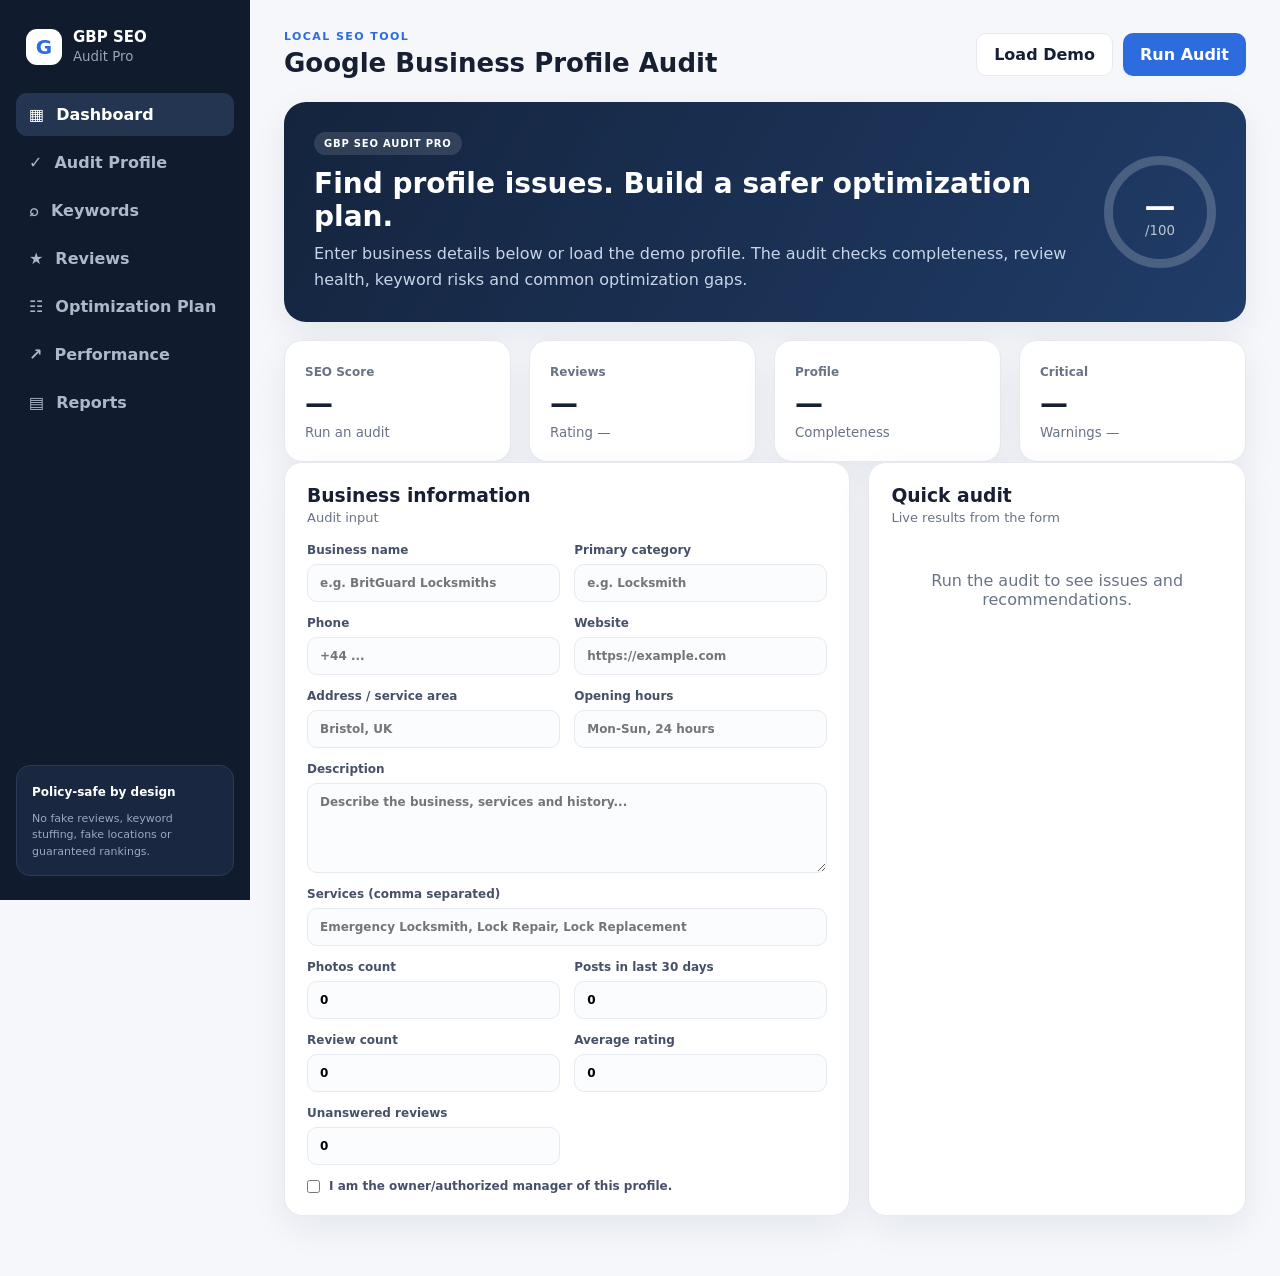
==== index.html @ 2a209da8 "Add files via upload" ====
<!DOCTYPE html>
<html lang="en">
<head>
  <meta charset="UTF-8">
  <meta name="viewport" content="width=device-width, initial-scale=1.0">
  <meta name="description" content="GBP SEO Audit Pro - Google Business Profile audit, review analytics, keyword risk checks and optimization planning.">
  <title>GBP SEO Audit Pro</title>
  <link rel="stylesheet" href="styles.css">
</head>
<body>
  <div class="app">
    <aside class="sidebar">
      <div class="brand"><span class="brand-mark">G</span><div><b>GBP SEO</b><small>Audit Pro</small></div></div>
      <nav>
        <button class="nav-item active" data-section="dashboard">▦ <span>Dashboard</span></button>
        <button class="nav-item" data-section="audit">✓ <span>Audit Profile</span></button>
        <button class="nav-item" data-section="keywords">⌕ <span>Keywords</span></button>
        <button class="nav-item" data-section="reviews">★ <span>Reviews</span></button>
        <button class="nav-item" data-section="plan">☷ <span>Optimization Plan</span></button>
        <button class="nav-item" data-section="performance">↗ <span>Performance</span></button>
        <button class="nav-item" data-section="reports">▤ <span>Reports</span></button>
      </nav>
      <div class="side-note">
        <b>Policy-safe by design</b>
        <p>No fake reviews, keyword stuffing, fake locations or guaranteed rankings.</p>
      </div>
    </aside>

    <main class="main">
      <header class="topbar">
        <div>
          <div class="eyebrow">LOCAL SEO TOOL</div>
          <h1>Google Business Profile Audit</h1>
        </div>
        <div class="top-actions">
          <button class="btn secondary" id="demoBtn">Load Demo</button>
          <button class="btn primary" id="auditBtn">Run Audit</button>
        </div>
      </header>

      <section id="dashboard" class="section active">
        <div class="hero-card">
          <div>
            <span class="pill">GBP SEO AUDIT PRO</span>
            <h2>Find profile issues. Build a safer optimization plan.</h2>
            <p>Enter business details below or load the demo profile. The audit checks completeness, review health, keyword risks and common optimization gaps.</p>
          </div>
          <div class="score-ring" id="heroScore"><span>—</span><small>/100</small></div>
        </div>

        <div class="grid cards-4">
          <div class="stat"><span>SEO Score</span><strong id="scoreStat">—</strong><small id="scoreStatus">Run an audit</small></div>
          <div class="stat"><span>Reviews</span><strong id="reviewStat">—</strong><small id="ratingStat">Rating —</small></div>
          <div class="stat"><span>Profile</span><strong id="profileStat">—</strong><small>Completeness</small></div>
          <div class="stat"><span>Critical</span><strong id="criticalStat">—</strong><small id="warningStat">Warnings —</small></div>
        </div>

        <div class="grid two">
          <div class="panel">
            <div class="panel-head"><div><h3>Business information</h3><p>Audit input</p></div><span class="status-dot"></span></div>
            <form id="profileForm" class="form-grid">
              <label>Business name<input id="businessName" placeholder="e.g. BritGuard Locksmiths"></label>
              <label>Primary category<input id="category" placeholder="e.g. Locksmith"></label>
              <label>Phone<input id="phone" placeholder="+44 ..."></label>
              <label>Website<input id="website" placeholder="https://example.com"></label>
              <label>Address / service area<input id="location" placeholder="Bristol, UK"></label>
              <label>Opening hours<input id="hours" placeholder="Mon-Sun, 24 hours"></label>
              <label class="full">Description<textarea id="description" placeholder="Describe the business, services and history..."></textarea></label>
              <label class="full">Services (comma separated)<input id="services" placeholder="Emergency Locksmith, Lock Repair, Lock Replacement"></label>
              <label>Photos count<input id="photos" type="number" min="0" value="0"></label>
              <label>Posts in last 30 days<input id="posts" type="number" min="0" value="0"></label>
              <label>Review count<input id="reviewCount" type="number" min="0" value="0"></label>
              <label>Average rating<input id="rating" type="number" min="0" max="5" step="0.1" value="0"></label>
              <label>Unanswered reviews<input id="unanswered" type="number" min="0" value="0"></label>
              <label class="full checkbox"><input id="authorized" type="checkbox"> I am the owner/authorized manager of this profile.</label>
            </form>
          </div>
          <div class="panel">
            <div class="panel-head"><div><h3>Quick audit</h3><p>Live results from the form</p></div></div>
            <div id="quickResults" class="results empty">Run the audit to see issues and recommendations.</div>
          </div>
        </div>
      </section>

      <section id="audit" class="section">
        <div class="section-title"><div><h2>Audit Profile</h2><p>Critical issues, warnings and passed checks.</p></div></div>
        <div id="auditResults" class="audit-list empty">Run an audit first.</div>
      </section>

      <section id="keywords" class="section">
        <div class="section-title"><div><h2>Keyword Safety</h2><p>Checks for stuffing and risky naming patterns. It does not recommend adding keywords to the business name.</p></div></div>
        <div class="panel">
          <div id="keywordResults" class="keyword-list empty">Run an audit first.</div>
        </div>
      </section>

      <section id="reviews" class="section">
        <div class="section-title"><div><h2>Review Analytics</h2><p>Use authorized Google data when connected; demo values are clearly labeled.</p></div></div>
        <div class="grid cards-4">
          <div class="stat"><span>Total reviews</span><strong id="rTotal">—</strong></div>
          <div class="stat"><span>Average rating</span><strong id="rAvg">—</strong></div>
          <div class="stat"><span>Unanswered</span><strong id="rUnanswered">—</strong></div>
          <div class="stat"><span>Response rate</span><strong id="rResponse">—</strong></div>
        </div>
        <div class="panel">
          <h3>Review health</h3>
          <div id="reviewBars" class="bars empty">Run an audit first.</div>
        </div>
      </section>

      <section id="plan" class="section">
        <div class="section-title"><div><h2>Optimization Plan</h2><p>A practical 7 / 30 / 60 day checklist based on the audit.</p></div></div>
        <div class="grid three">
          <div class="panel plan"><span class="pill">7 DAYS</span><h3>Fix the basics</h3><ul id="plan7"></ul></div>
          <div class="panel plan"><span class="pill">30 DAYS</span><h3>Build profile depth</h3><ul id="plan30"></ul></div>
          <div class="panel plan"><span class="pill">60 DAYS</span><h3>Measure & improve</h3><ul id="plan60"></ul></div>
        </div>
      </section>

      <section id="performance" class="section">
        <div class="section-title"><div><h2>Performance</h2><p>Connect the official API to replace demo metrics with authorized profile data.</p></div></div>
        <div class="panel api-card">
          <div class="api-icon">G</div>
          <div><h3>Connect Google Business Profile</h3><p>OAuth 2.0 connection placeholder. Production integration requires Google Cloud setup and approved Business Profile API access.</p></div>
          <button class="btn primary" id="connectBtn">Connect</button>
        </div>
        <div class="grid cards-4">
          <div class="stat"><span>Search views</span><strong id="mSearch">—</strong></div>
          <div class="stat"><span>Maps views</span><strong id="mMaps">—</strong></div>
          <div class="stat"><span>Website clicks</span><strong id="mWeb">—</strong></div>
          <div class="stat"><span>Phone clicks</span><strong id="mCalls">—</strong></div>
        </div>
      </section>

      <section id="reports" class="section">
        <div class="section-title"><div><h2>Reports</h2><p>Generate a printable audit report from the current results.</p></div><button class="btn primary" id="printBtn">Print / Save PDF</button></div>
        <div id="reportPreview" class="report empty">Run an audit first.</div>
      </section>
    </main>
  </div>
  <div id="toast" class="toast"></div>
  <script src="app.js"></script>
</body>
</html>
---- styles.css ----
:root{
  --bg:#f5f7fb;--panel:#fff;--text:#172033;--muted:#697386;--line:#e6eaf0;
  --blue:#2d6cdf;--blue2:#eaf1ff;--green:#159a6b;--greenbg:#e9f8f2;
  --orange:#c87a00;--orangebg:#fff4df;--red:#d44747;--redbg:#ffeded;
  --nav:#111b2e;--shadow:0 12px 35px rgba(21,35,61,.07);--radius:18px
}
*{box-sizing:border-box}body{margin:0;font-family:Inter,ui-sans-serif,system-ui,-apple-system,Segoe UI,sans-serif;background:var(--bg);color:var(--text)}
button,input,textarea{font:inherit}.app{display:flex;min-height:100vh}.sidebar{width:250px;background:var(--nav);color:#fff;padding:24px 16px;position:fixed;inset:0 auto 0 0;display:flex;flex-direction:column}
.brand{display:flex;gap:11px;align-items:center;padding:4px 10px 28px}.brand-mark{width:36px;height:36px;border-radius:11px;background:#fff;color:var(--blue);display:grid;place-items:center;font-weight:900;font-size:20px}.brand b{display:block;font-size:15px}.brand small{color:#98a5bb}
nav{display:grid;gap:5px}.nav-item{border:0;background:transparent;color:#aeb8c9;text-align:left;padding:12px 13px;border-radius:11px;cursor:pointer;font-weight:600;display:flex;gap:12px}.nav-item:hover,.nav-item.active{background:#243552;color:#fff}.side-note{margin-top:auto;border:1px solid #2a3b59;background:#192741;padding:15px;border-radius:14px}.side-note b{font-size:12px}.side-note p{color:#9ba8bd;font-size:11px;line-height:1.5;margin-bottom:0}
.main{margin-left:250px;width:calc(100% - 250px);padding:30px 34px 60px}.topbar{display:flex;justify-content:space-between;align-items:center;margin-bottom:24px}.eyebrow{font-size:11px;font-weight:800;color:var(--blue);letter-spacing:.13em}.topbar h1{margin:5px 0 0;font-size:26px}.top-actions{display:flex;gap:10px}.btn{border:0;border-radius:10px;padding:11px 17px;font-weight:750;cursor:pointer}.btn.primary{background:var(--blue);color:#fff}.btn.secondary{background:#fff;border:1px solid var(--line);color:var(--text)}
.section{display:none}.section.active{display:block}.hero-card{background:linear-gradient(120deg,#14243d,#203c68);color:#fff;border-radius:22px;padding:30px;display:flex;justify-content:space-between;align-items:center;box-shadow:var(--shadow);margin-bottom:18px}.hero-card h2{font-size:28px;max-width:720px;margin:12px 0 8px}.hero-card p{color:#c8d4e8;max-width:760px;line-height:1.6;margin:0}.pill{display:inline-block;background:rgba(255,255,255,.12);border-radius:999px;padding:6px 10px;font-size:10px;font-weight:850;letter-spacing:.08em}.score-ring{width:112px;height:112px;border-radius:50%;border:9px solid rgba(255,255,255,.2);display:flex;align-items:center;justify-content:center;flex-direction:column;flex-shrink:0}.score-ring span{font-size:31px;font-weight:850}.score-ring small{opacity:.7}
.grid{display:grid;gap:18px}.cards-4{grid-template-columns:repeat(4,1fr)}.two{grid-template-columns:1.35fr .9fr}.three{grid-template-columns:repeat(3,1fr)}.stat,.panel{background:var(--panel);border:1px solid var(--line);border-radius:var(--radius);box-shadow:var(--shadow)}.stat{padding:20px}.stat span{font-size:12px;color:var(--muted);font-weight:650}.stat strong{display:block;font-size:28px;margin:7px 0 2px}.stat small{color:var(--muted)}
.panel{padding:22px}.panel-head,.section-title{display:flex;justify-content:space-between;align-items:center}.panel-head{margin-bottom:18px}.panel h3{margin:0 0 4px}.panel p,.section-title p{margin:0;color:var(--muted);font-size:13px}.section-title{margin-bottom:18px}.section-title h2{margin:0 0 5px}.form-grid{display:grid;grid-template-columns:1fr 1fr;gap:14px}.form-grid label{font-size:12px;font-weight:750;color:#465168}.form-grid label.full{grid-column:1/-1}.form-grid input,.form-grid textarea{display:block;width:100%;margin-top:7px;border:1px solid var(--line);border-radius:10px;padding:11px 12px;background:#fbfcfe;outline:none}.form-grid textarea{min-height:90px;resize:vertical}.checkbox{display:flex;gap:9px;align-items:center;font-weight:600!important}.checkbox input{width:auto!important;margin:0!important}
.results.empty,.empty{color:var(--muted);padding:28px;text-align:center}.result-row{padding:13px;border-bottom:1px solid var(--line);display:flex;gap:10px;align-items:flex-start}.result-row:last-child{border-bottom:0}.badge{font-size:10px;font-weight:850;padding:5px 8px;border-radius:999px;white-space:nowrap}.critical{background:var(--redbg);color:var(--red)}.warning{background:var(--orangebg);color:var(--orange)}.pass{background:var(--greenbg);color:var(--green)}.result-row b{font-size:13px}.result-row p{margin:4px 0 0;font-size:12px;color:var(--muted);line-height:1.5}
.audit-list{background:#fff;border:1px solid var(--line);border-radius:var(--radius);box-shadow:var(--shadow)}.keyword-list{min-height:160px}.keyword-item{display:grid;grid-template-columns:1fr 110px 110px 2fr;gap:14px;padding:15px;border-bottom:1px solid var(--line);align-items:center}.keyword-item:last-child{border-bottom:0}.keyword-item small{color:var(--muted)}
.bars{display:grid;gap:12px;margin-top:18px}.bar-row{display:grid;grid-template-columns:60px 1fr 45px;align-items:center;gap:10px;font-size:12px}.bar-track{height:10px;background:#edf0f5;border-radius:99px;overflow:hidden}.bar-fill{height:100%;background:var(--blue);border-radius:99px}.plan ul{padding-left:19px;color:#4e596d;line-height:1.8;font-size:13px}.plan li{margin:5px 0}.api-card{display:flex;align-items:center;gap:16px;margin-bottom:18px}.api-card>div:nth-child(2){flex:1}.api-icon{width:46px;height:46px;border-radius:14px;background:var(--blue2);color:var(--blue);display:grid;place-items:center;font-weight:900;font-size:23px}.report{background:#fff;border:1px solid var(--line);border-radius:var(--radius);padding:28px;box-shadow:var(--shadow)}.report h2{margin-top:0}.report-grid{display:grid;grid-template-columns:repeat(3,1fr);gap:12px}.report-box{padding:15px;border:1px solid var(--line);border-radius:12px}.report-box strong{display:block;font-size:22px;margin-top:5px}.toast{position:fixed;right:24px;bottom:24px;background:#172033;color:#fff;padding:12px 16px;border-radius:10px;opacity:0;transform:translateY(10px);transition:.25s;pointer-events:none}.toast.show{opacity:1;transform:translateY(0)}
@media(max-width:1050px){.cards-4{grid-template-columns:1fr 1fr}.two,.three{grid-template-columns:1fr}.sidebar{width:210px}.main{margin-left:210px;width:calc(100% - 210px)}}@media(max-width:720px){.sidebar{position:static;width:100%;height:auto}.app{display:block}.main{margin:0;width:100%;padding:20px}.sidebar nav{grid-template-columns:1fr 1fr}.side-note{display:none}.topbar,.hero-card{align-items:flex-start;gap:18px;flex-direction:column}.cards-4,.form-grid{grid-template-columns:1fr}.keyword-item{grid-template-columns:1fr}.top-actions{width:100%}.top-actions .btn{flex:1}}
@media print{.sidebar,.topbar,.section:not(#reports),#printBtn{display:none!important}.main{margin:0;width:100%;padding:0}.section#reports{display:block!important}.report{box-shadow:none;border:0}}
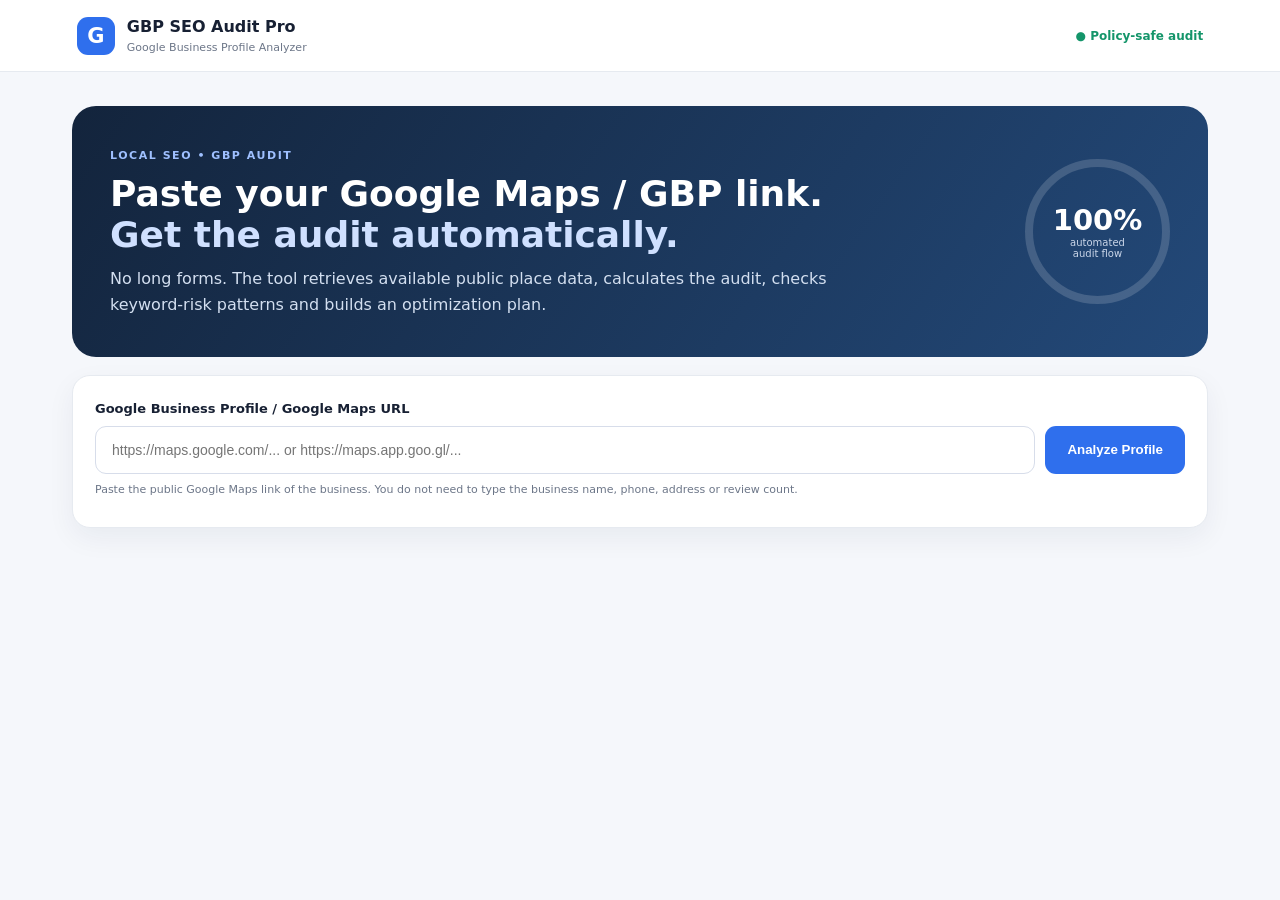
==== commit 0a8342c2: "Add files via upload" ====
--- a/index.html
+++ b/index.html
@@ -1,144 +1,93 @@
-<!DOCTYPE html>
+<!doctype html>
 <html lang="en">
 <head>
-  <meta charset="UTF-8">
-  <meta name="viewport" content="width=device-width, initial-scale=1.0">
-  <meta name="description" content="GBP SEO Audit Pro - Google Business Profile audit, review analytics, keyword risk checks and optimization planning.">
-  <title>GBP SEO Audit Pro</title>
-  <link rel="stylesheet" href="styles.css">
+<meta charset="utf-8">
+<meta name="viewport" content="width=device-width,initial-scale=1">
+<title>GBP SEO Audit Pro</title>
+<link rel="stylesheet" href="styles.css">
 </head>
 <body>
-  <div class="app">
-    <aside class="sidebar">
-      <div class="brand"><span class="brand-mark">G</span><div><b>GBP SEO</b><small>Audit Pro</small></div></div>
-      <nav>
-        <button class="nav-item active" data-section="dashboard">▦ <span>Dashboard</span></button>
-        <button class="nav-item" data-section="audit">✓ <span>Audit Profile</span></button>
-        <button class="nav-item" data-section="keywords">⌕ <span>Keywords</span></button>
-        <button class="nav-item" data-section="reviews">★ <span>Reviews</span></button>
-        <button class="nav-item" data-section="plan">☷ <span>Optimization Plan</span></button>
-        <button class="nav-item" data-section="performance">↗ <span>Performance</span></button>
-        <button class="nav-item" data-section="reports">▤ <span>Reports</span></button>
-      </nav>
-      <div class="side-note">
-        <b>Policy-safe by design</b>
-        <p>No fake reviews, keyword stuffing, fake locations or guaranteed rankings.</p>
+<div class="shell">
+  <header class="top">
+    <div class="brand"><span>G</span><div><b>GBP SEO Audit Pro</b><small>Google Business Profile Analyzer</small></div></div>
+    <div class="secure">● Policy-safe audit</div>
+  </header>
+
+  <main>
+    <section class="hero">
+      <div>
+        <span class="eyebrow">LOCAL SEO • GBP AUDIT</span>
+        <h1>Paste your Google Maps / GBP link.<br><em>Get the audit automatically.</em></h1>
+        <p>No long forms. The tool retrieves available public place data, calculates the audit, checks keyword-risk patterns and builds an optimization plan.</p>
       </div>
-    </aside>
+      <div class="hero-badge"><strong>100%</strong><span>automated audit flow</span></div>
+    </section>
 
-    <main class="main">
-      <header class="topbar">
+    <section class="search-card">
+      <label for="mapsUrl">Google Business Profile / Google Maps URL</label>
+      <div class="search-row">
+        <input id="mapsUrl" type="url" placeholder="https://maps.google.com/... or https://maps.app.goo.gl/..." autocomplete="off">
+        <button id="auditBtn">Analyze Profile</button>
+      </div>
+      <div class="hint">Paste the public Google Maps link of the business. You do not need to type the business name, phone, address or review count.</div>
+      <div id="message" class="message"></div>
+    </section>
+
+    <section id="loading" class="loading hidden"><div class="spinner"></div><b>Analyzing Google Business Profile…</b><span>Retrieving available place details and calculating checks.</span></section>
+
+    <section id="dashboard" class="hidden">
+      <div class="profile-head">
         <div>
-          <div class="eyebrow">LOCAL SEO TOOL</div>
-          <h1>Google Business Profile Audit</h1>
+          <span id="businessType" class="tag">BUSINESS PROFILE</span>
+          <h2 id="businessName">—</h2>
+          <p id="address">—</p>
+          <a id="mapsLink" target="_blank" rel="noopener">Open on Google Maps ↗</a>
         </div>
-        <div class="top-actions">
-          <button class="btn secondary" id="demoBtn">Load Demo</button>
-          <button class="btn primary" id="auditBtn">Run Audit</button>
+        <div class="score"><span id="score">—</span><small>/100</small><label>SEO audit score</label></div>
+      </div>
+
+      <div class="stats">
+        <div><small>Rating</small><strong id="rating">—</strong><span id="stars"></span></div>
+        <div><small>Reviews</small><strong id="reviewCount">—</strong><span>Google user ratings</span></div>
+        <div><small>Phone</small><strong id="phone">—</strong><span>Public listing data</span></div>
+        <div><small>Website</small><strong id="website">—</strong><span>Public listing data</span></div>
+      </div>
+
+      <div class="grid">
+        <div class="card">
+          <div class="card-title"><h3>Profile information</h3><span>Auto-fetched</span></div>
+          <div id="infoGrid" class="info-grid"></div>
         </div>
-      </header>
+        <div class="card">
+          <div class="card-title"><h3>Issues & checks</h3><span id="issueSummary"></span></div>
+          <div id="issues"></div>
+        </div>
+      </div>
 
-      <section id="dashboard" class="section active">
-        <div class="hero-card">
-          <div>
-            <span class="pill">GBP SEO AUDIT PRO</span>
-            <h2>Find profile issues. Build a safer optimization plan.</h2>
-            <p>Enter business details below or load the demo profile. The audit checks completeness, review health, keyword risks and common optimization gaps.</p>
-          </div>
-          <div class="score-ring" id="heroScore"><span>—</span><small>/100</small></div>
+      <div class="grid">
+        <div class="card">
+          <div class="card-title"><h3>Keyword safety</h3><span>No keyword stuffing recommendations</span></div>
+          <div id="keywords"></div>
         </div>
+        <div class="card">
+          <div class="card-title"><h3>Review health</h3><span>Based on available listing data</span></div>
+          <div id="reviewHealth"></div>
+        </div>
+      </div>
 
-        <div class="grid cards-4">
-          <div class="stat"><span>SEO Score</span><strong id="scoreStat">—</strong><small id="scoreStatus">Run an audit</small></div>
-          <div class="stat"><span>Reviews</span><strong id="reviewStat">—</strong><small id="ratingStat">Rating —</small></div>
-          <div class="stat"><span>Profile</span><strong id="profileStat">—</strong><small>Completeness</small></div>
-          <div class="stat"><span>Critical</span><strong id="criticalStat">—</strong><small id="warningStat">Warnings —</small></div>
+      <div class="card">
+        <div class="card-title"><h3>Full optimization plan</h3><button class="print" onclick="window.print()">Print / Save PDF</button></div>
+        <div class="plans">
+          <div><span>7 DAYS</span><h4>Fix the basics</h4><ul id="plan7"></ul></div>
+          <div><span>30 DAYS</span><h4>Build profile depth</h4><ul id="plan30"></ul></div>
+          <div><span>60 DAYS</span><h4>Measure & improve</h4><ul id="plan60"></ul></div>
         </div>
+      </div>
 
-        <div class="grid two">
-          <div class="panel">
-            <div class="panel-head"><div><h3>Business information</h3><p>Audit input</p></div><span class="status-dot"></span></div>
-            <form id="profileForm" class="form-grid">
-              <label>Business name<input id="businessName" placeholder="e.g. BritGuard Locksmiths"></label>
-              <label>Primary category<input id="category" placeholder="e.g. Locksmith"></label>
-              <label>Phone<input id="phone" placeholder="+44 ..."></label>
-              <label>Website<input id="website" placeholder="https://example.com"></label>
-              <label>Address / service area<input id="location" placeholder="Bristol, UK"></label>
-              <label>Opening hours<input id="hours" placeholder="Mon-Sun, 24 hours"></label>
-              <label class="full">Description<textarea id="description" placeholder="Describe the business, services and history..."></textarea></label>
-              <label class="full">Services (comma separated)<input id="services" placeholder="Emergency Locksmith, Lock Repair, Lock Replacement"></label>
-              <label>Photos count<input id="photos" type="number" min="0" value="0"></label>
-              <label>Posts in last 30 days<input id="posts" type="number" min="0" value="0"></label>
-              <label>Review count<input id="reviewCount" type="number" min="0" value="0"></label>
-              <label>Average rating<input id="rating" type="number" min="0" max="5" step="0.1" value="0"></label>
-              <label>Unanswered reviews<input id="unanswered" type="number" min="0" value="0"></label>
-              <label class="full checkbox"><input id="authorized" type="checkbox"> I am the owner/authorized manager of this profile.</label>
-            </form>
-          </div>
-          <div class="panel">
-            <div class="panel-head"><div><h3>Quick audit</h3><p>Live results from the form</p></div></div>
-            <div id="quickResults" class="results empty">Run the audit to see issues and recommendations.</div>
-          </div>
-        </div>
-      </section>
-
-      <section id="audit" class="section">
-        <div class="section-title"><div><h2>Audit Profile</h2><p>Critical issues, warnings and passed checks.</p></div></div>
-        <div id="auditResults" class="audit-list empty">Run an audit first.</div>
-      </section>
-
-      <section id="keywords" class="section">
-        <div class="section-title"><div><h2>Keyword Safety</h2><p>Checks for stuffing and risky naming patterns. It does not recommend adding keywords to the business name.</p></div></div>
-        <div class="panel">
-          <div id="keywordResults" class="keyword-list empty">Run an audit first.</div>
-        </div>
-      </section>
-
-      <section id="reviews" class="section">
-        <div class="section-title"><div><h2>Review Analytics</h2><p>Use authorized Google data when connected; demo values are clearly labeled.</p></div></div>
-        <div class="grid cards-4">
-          <div class="stat"><span>Total reviews</span><strong id="rTotal">—</strong></div>
-          <div class="stat"><span>Average rating</span><strong id="rAvg">—</strong></div>
-          <div class="stat"><span>Unanswered</span><strong id="rUnanswered">—</strong></div>
-          <div class="stat"><span>Response rate</span><strong id="rResponse">—</strong></div>
-        </div>
-        <div class="panel">
-          <h3>Review health</h3>
-          <div id="reviewBars" class="bars empty">Run an audit first.</div>
-        </div>
-      </section>
-
-      <section id="plan" class="section">
-        <div class="section-title"><div><h2>Optimization Plan</h2><p>A practical 7 / 30 / 60 day checklist based on the audit.</p></div></div>
-        <div class="grid three">
-          <div class="panel plan"><span class="pill">7 DAYS</span><h3>Fix the basics</h3><ul id="plan7"></ul></div>
-          <div class="panel plan"><span class="pill">30 DAYS</span><h3>Build profile depth</h3><ul id="plan30"></ul></div>
-          <div class="panel plan"><span class="pill">60 DAYS</span><h3>Measure & improve</h3><ul id="plan60"></ul></div>
-        </div>
-      </section>
-
-      <section id="performance" class="section">
-        <div class="section-title"><div><h2>Performance</h2><p>Connect the official API to replace demo metrics with authorized profile data.</p></div></div>
-        <div class="panel api-card">
-          <div class="api-icon">G</div>
-          <div><h3>Connect Google Business Profile</h3><p>OAuth 2.0 connection placeholder. Production integration requires Google Cloud setup and approved Business Profile API access.</p></div>
-          <button class="btn primary" id="connectBtn">Connect</button>
-        </div>
-        <div class="grid cards-4">
-          <div class="stat"><span>Search views</span><strong id="mSearch">—</strong></div>
-          <div class="stat"><span>Maps views</span><strong id="mMaps">—</strong></div>
-          <div class="stat"><span>Website clicks</span><strong id="mWeb">—</strong></div>
-          <div class="stat"><span>Phone clicks</span><strong id="mCalls">—</strong></div>
-        </div>
-      </section>
-
-      <section id="reports" class="section">
-        <div class="section-title"><div><h2>Reports</h2><p>Generate a printable audit report from the current results.</p></div><button class="btn primary" id="printBtn">Print / Save PDF</button></div>
-        <div id="reportPreview" class="report empty">Run an audit first.</div>
-      </section>
-    </main>
-  </div>
-  <div id="toast" class="toast"></div>
-  <script src="app.js"></script>
+      <div class="notice">Live Google data depends on the official Google Places API and the fields available for the profile. The tool never invents missing business facts and does not recommend fake reviews, fake locations, keyword stuffing or guaranteed rankings.</div>
+    </section>
+  </main>
+</div>
+<script src="app.js"></script>
 </body>
 </html>
--- a/styles.css
+++ b/styles.css
@@ -1,19 +1,4 @@
-:root{
-  --bg:#f5f7fb;--panel:#fff;--text:#172033;--muted:#697386;--line:#e6eaf0;
-  --blue:#2d6cdf;--blue2:#eaf1ff;--green:#159a6b;--greenbg:#e9f8f2;
-  --orange:#c87a00;--orangebg:#fff4df;--red:#d44747;--redbg:#ffeded;
-  --nav:#111b2e;--shadow:0 12px 35px rgba(21,35,61,.07);--radius:18px
-}
-*{box-sizing:border-box}body{margin:0;font-family:Inter,ui-sans-serif,system-ui,-apple-system,Segoe UI,sans-serif;background:var(--bg);color:var(--text)}
-button,input,textarea{font:inherit}.app{display:flex;min-height:100vh}.sidebar{width:250px;background:var(--nav);color:#fff;padding:24px 16px;position:fixed;inset:0 auto 0 0;display:flex;flex-direction:column}
-.brand{display:flex;gap:11px;align-items:center;padding:4px 10px 28px}.brand-mark{width:36px;height:36px;border-radius:11px;background:#fff;color:var(--blue);display:grid;place-items:center;font-weight:900;font-size:20px}.brand b{display:block;font-size:15px}.brand small{color:#98a5bb}
-nav{display:grid;gap:5px}.nav-item{border:0;background:transparent;color:#aeb8c9;text-align:left;padding:12px 13px;border-radius:11px;cursor:pointer;font-weight:600;display:flex;gap:12px}.nav-item:hover,.nav-item.active{background:#243552;color:#fff}.side-note{margin-top:auto;border:1px solid #2a3b59;background:#192741;padding:15px;border-radius:14px}.side-note b{font-size:12px}.side-note p{color:#9ba8bd;font-size:11px;line-height:1.5;margin-bottom:0}
-.main{margin-left:250px;width:calc(100% - 250px);padding:30px 34px 60px}.topbar{display:flex;justify-content:space-between;align-items:center;margin-bottom:24px}.eyebrow{font-size:11px;font-weight:800;color:var(--blue);letter-spacing:.13em}.topbar h1{margin:5px 0 0;font-size:26px}.top-actions{display:flex;gap:10px}.btn{border:0;border-radius:10px;padding:11px 17px;font-weight:750;cursor:pointer}.btn.primary{background:var(--blue);color:#fff}.btn.secondary{background:#fff;border:1px solid var(--line);color:var(--text)}
-.section{display:none}.section.active{display:block}.hero-card{background:linear-gradient(120deg,#14243d,#203c68);color:#fff;border-radius:22px;padding:30px;display:flex;justify-content:space-between;align-items:center;box-shadow:var(--shadow);margin-bottom:18px}.hero-card h2{font-size:28px;max-width:720px;margin:12px 0 8px}.hero-card p{color:#c8d4e8;max-width:760px;line-height:1.6;margin:0}.pill{display:inline-block;background:rgba(255,255,255,.12);border-radius:999px;padding:6px 10px;font-size:10px;font-weight:850;letter-spacing:.08em}.score-ring{width:112px;height:112px;border-radius:50%;border:9px solid rgba(255,255,255,.2);display:flex;align-items:center;justify-content:center;flex-direction:column;flex-shrink:0}.score-ring span{font-size:31px;font-weight:850}.score-ring small{opacity:.7}
-.grid{display:grid;gap:18px}.cards-4{grid-template-columns:repeat(4,1fr)}.two{grid-template-columns:1.35fr .9fr}.three{grid-template-columns:repeat(3,1fr)}.stat,.panel{background:var(--panel);border:1px solid var(--line);border-radius:var(--radius);box-shadow:var(--shadow)}.stat{padding:20px}.stat span{font-size:12px;color:var(--muted);font-weight:650}.stat strong{display:block;font-size:28px;margin:7px 0 2px}.stat small{color:var(--muted)}
-.panel{padding:22px}.panel-head,.section-title{display:flex;justify-content:space-between;align-items:center}.panel-head{margin-bottom:18px}.panel h3{margin:0 0 4px}.panel p,.section-title p{margin:0;color:var(--muted);font-size:13px}.section-title{margin-bottom:18px}.section-title h2{margin:0 0 5px}.form-grid{display:grid;grid-template-columns:1fr 1fr;gap:14px}.form-grid label{font-size:12px;font-weight:750;color:#465168}.form-grid label.full{grid-column:1/-1}.form-grid input,.form-grid textarea{display:block;width:100%;margin-top:7px;border:1px solid var(--line);border-radius:10px;padding:11px 12px;background:#fbfcfe;outline:none}.form-grid textarea{min-height:90px;resize:vertical}.checkbox{display:flex;gap:9px;align-items:center;font-weight:600!important}.checkbox input{width:auto!important;margin:0!important}
-.results.empty,.empty{color:var(--muted);padding:28px;text-align:center}.result-row{padding:13px;border-bottom:1px solid var(--line);display:flex;gap:10px;align-items:flex-start}.result-row:last-child{border-bottom:0}.badge{font-size:10px;font-weight:850;padding:5px 8px;border-radius:999px;white-space:nowrap}.critical{background:var(--redbg);color:var(--red)}.warning{background:var(--orangebg);color:var(--orange)}.pass{background:var(--greenbg);color:var(--green)}.result-row b{font-size:13px}.result-row p{margin:4px 0 0;font-size:12px;color:var(--muted);line-height:1.5}
-.audit-list{background:#fff;border:1px solid var(--line);border-radius:var(--radius);box-shadow:var(--shadow)}.keyword-list{min-height:160px}.keyword-item{display:grid;grid-template-columns:1fr 110px 110px 2fr;gap:14px;padding:15px;border-bottom:1px solid var(--line);align-items:center}.keyword-item:last-child{border-bottom:0}.keyword-item small{color:var(--muted)}
-.bars{display:grid;gap:12px;margin-top:18px}.bar-row{display:grid;grid-template-columns:60px 1fr 45px;align-items:center;gap:10px;font-size:12px}.bar-track{height:10px;background:#edf0f5;border-radius:99px;overflow:hidden}.bar-fill{height:100%;background:var(--blue);border-radius:99px}.plan ul{padding-left:19px;color:#4e596d;line-height:1.8;font-size:13px}.plan li{margin:5px 0}.api-card{display:flex;align-items:center;gap:16px;margin-bottom:18px}.api-card>div:nth-child(2){flex:1}.api-icon{width:46px;height:46px;border-radius:14px;background:var(--blue2);color:var(--blue);display:grid;place-items:center;font-weight:900;font-size:23px}.report{background:#fff;border:1px solid var(--line);border-radius:var(--radius);padding:28px;box-shadow:var(--shadow)}.report h2{margin-top:0}.report-grid{display:grid;grid-template-columns:repeat(3,1fr);gap:12px}.report-box{padding:15px;border:1px solid var(--line);border-radius:12px}.report-box strong{display:block;font-size:22px;margin-top:5px}.toast{position:fixed;right:24px;bottom:24px;background:#172033;color:#fff;padding:12px 16px;border-radius:10px;opacity:0;transform:translateY(10px);transition:.25s;pointer-events:none}.toast.show{opacity:1;transform:translateY(0)}
-@media(max-width:1050px){.cards-4{grid-template-columns:1fr 1fr}.two,.three{grid-template-columns:1fr}.sidebar{width:210px}.main{margin-left:210px;width:calc(100% - 210px)}}@media(max-width:720px){.sidebar{position:static;width:100%;height:auto}.app{display:block}.main{margin:0;width:100%;padding:20px}.sidebar nav{grid-template-columns:1fr 1fr}.side-note{display:none}.topbar,.hero-card{align-items:flex-start;gap:18px;flex-direction:column}.cards-4,.form-grid{grid-template-columns:1fr}.keyword-item{grid-template-columns:1fr}.top-actions{width:100%}.top-actions .btn{flex:1}}
-@media print{.sidebar,.topbar,.section:not(#reports),#printBtn{display:none!important}.main{margin:0;width:100%;padding:0}.section#reports{display:block!important}.report{box-shadow:none;border:0}}
+:root{--nav:#101a2b;--blue:#2f6fed;--bg:#f5f7fb;--card:#fff;--text:#172033;--muted:#6c7688;--line:#e6eaf0;--green:#14956a;--red:#d64c4c;--orange:#c27a00}
+*{box-sizing:border-box}body{margin:0;background:var(--bg);font-family:Inter,system-ui,-apple-system,Segoe UI,sans-serif;color:var(--text)}.shell{min-height:100vh}.top{height:72px;background:#fff;border-bottom:1px solid var(--line);display:flex;align-items:center;justify-content:space-between;padding:0 6%;position:sticky;top:0;z-index:5}.brand{display:flex;align-items:center;gap:12px}.brand>span{width:38px;height:38px;border-radius:11px;background:var(--blue);color:#fff;display:grid;place-items:center;font-size:21px;font-weight:900}.brand b{display:block}.brand small{color:var(--muted);font-size:11px}.secure{font-size:12px;color:var(--green);font-weight:700}main{max-width:1180px;margin:auto;padding:34px 22px 70px}.hero{display:flex;justify-content:space-between;gap:30px;align-items:center;background:linear-gradient(125deg,#13243c,#234979);color:#fff;border-radius:24px;padding:38px;margin-bottom:18px}.eyebrow{font-size:11px;letter-spacing:.14em;font-weight:900;color:#9fc0ff}.hero h1{font-size:36px;line-height:1.15;margin:10px 0}.hero h1 em{font-style:normal;color:#cfe0ff}.hero p{color:#d3dff0;max-width:760px;line-height:1.65;margin:0}.hero-badge{width:145px;height:145px;border:8px solid rgba(255,255,255,.16);border-radius:50%;display:flex;flex-direction:column;justify-content:center;align-items:center;text-align:center;flex-shrink:0}.hero-badge strong{font-size:29px}.hero-badge span{font-size:10px;color:#cad6e9;max-width:80px}.search-card,.card,.profile-head,.stat{background:#fff;border:1px solid var(--line);box-shadow:0 10px 28px rgba(25,40,70,.06);border-radius:18px}.search-card{padding:22px;margin-bottom:20px}.search-card label{font-weight:800;font-size:13px}.search-row{display:flex;gap:10px;margin-top:9px}.search-row input{flex:1;padding:15px 16px;border:1px solid #d7ddea;border-radius:11px;outline:none;font-size:14px}.search-row input:focus{border-color:var(--blue);box-shadow:0 0 0 3px #eaf1ff}.search-row button{border:0;border-radius:11px;background:var(--blue);color:#fff;padding:0 22px;font-weight:800;cursor:pointer}.hint{font-size:11px;color:var(--muted);margin-top:9px}.message{font-size:12px;margin-top:9px;color:var(--red)}.loading{display:flex;align-items:center;gap:10px;background:#fff;border:1px solid var(--line);border-radius:16px;padding:20px}.loading span{color:var(--muted);font-size:12px}.spinner{width:18px;height:18px;border:3px solid #dbe5f9;border-top-color:var(--blue);border-radius:50%;animation:spin .8s linear infinite}@keyframes spin{to{transform:rotate(360deg)}}.hidden{display:none!important}.profile-head{padding:25px;display:flex;justify-content:space-between;align-items:center;margin-bottom:15px}.tag{font-size:10px;background:#edf3ff;color:var(--blue);font-weight:900;padding:6px 9px;border-radius:999px}.profile-head h2{font-size:26px;margin:10px 0 4px}.profile-head p{color:var(--muted);margin:0 0 7px}.profile-head a{font-size:12px;color:var(--blue);font-weight:700}.score{width:115px;height:115px;border-radius:50%;border:9px solid #e8eefb;display:flex;justify-content:center;align-items:center;position:relative;flex-wrap:wrap;align-content:center}.score span{font-size:30px;font-weight:900}.score small{font-size:11px;color:var(--muted);margin-left:3px}.score label{position:absolute;bottom:17px;font-size:8px;color:var(--muted)}.stats{display:grid;grid-template-columns:repeat(4,1fr);gap:14px;margin-bottom:15px}.stat{padding:17px}.stat small{display:block;color:var(--muted);font-size:11px}.stat strong{display:block;font-size:20px;margin:5px 0}.stat span{font-size:11px;color:var(--muted)}.grid{display:grid;grid-template-columns:1fr 1fr;gap:15px;margin-bottom:15px}.card{padding:20px}.card-title{display:flex;justify-content:space-between;align-items:center;margin-bottom:16px}.card-title h3{margin:0;font-size:16px}.card-title>span{font-size:10px;color:var(--muted)}.print{border:1px solid var(--line);background:#fff;border-radius:8px;padding:8px 11px;cursor:pointer}.info-grid{display:grid;grid-template-columns:1fr 1fr;gap:9px}.info{padding:11px;background:#f8f9fc;border-radius:10px}.info small{display:block;color:var(--muted);font-size:10px}.info b{display:block;font-size:12px;margin-top:3px;word-break:break-word}.issue{display:flex;gap:10px;padding:11px 0;border-bottom:1px solid var(--line)}.issue:last-child{border-bottom:0}.badge{font-size:9px;font-weight:900;border-radius:999px;padding:5px 7px;height:max-content}.critical{background:#ffeded;color:var(--red)}.warning{background:#fff4df;color:var(--orange)}.pass{background:#e8f8f1;color:var(--green)}.issue b{font-size:12px}.issue p{margin:3px 0 0;color:var(--muted);font-size:11px;line-height:1.45}.keyword{display:grid;grid-template-columns:1fr 90px 2fr;gap:10px;padding:11px 0;border-bottom:1px solid var(--line);font-size:12px}.keyword:last-child{border:0}.review-box{display:grid;gap:10px}.review-line{display:flex;justify-content:space-between;font-size:12px}.review-track{height:8px;background:#edf0f5;border-radius:20px;overflow:hidden}.review-fill{height:100%;background:var(--blue)}.plans{display:grid;grid-template-columns:repeat(3,1fr);gap:15px}.plans>div{border:1px solid var(--line);border-radius:13px;padding:15px}.plans span{font-size:9px;font-weight:900;color:var(--blue)}.plans h4{margin:6px 0}.plans ul{padding-left:17px;color:var(--muted);font-size:12px;line-height:1.7}.notice{margin-top:15px;background:#eef4ff;border:1px solid #dce8ff;color:#425474;padding:13px;border-radius:12px;font-size:11px;line-height:1.5}
+@media(max-width:800px){.hero{flex-direction:column;align-items:flex-start}.hero-badge{display:none}.grid,.stats,.plans{grid-template-columns:1fr}.profile-head{gap:15px;align-items:flex-start}.search-row{flex-direction:column}.search-row button{height:48px}.info-grid{grid-template-columns:1fr}.top{padding:0 4%}}
+@media print{.top,.hero,.search-card,.notice,.print{display:none!important}main{padding:0}.hidden{display:block!important}.profile-head,.card,.stat{box-shadow:none}}
